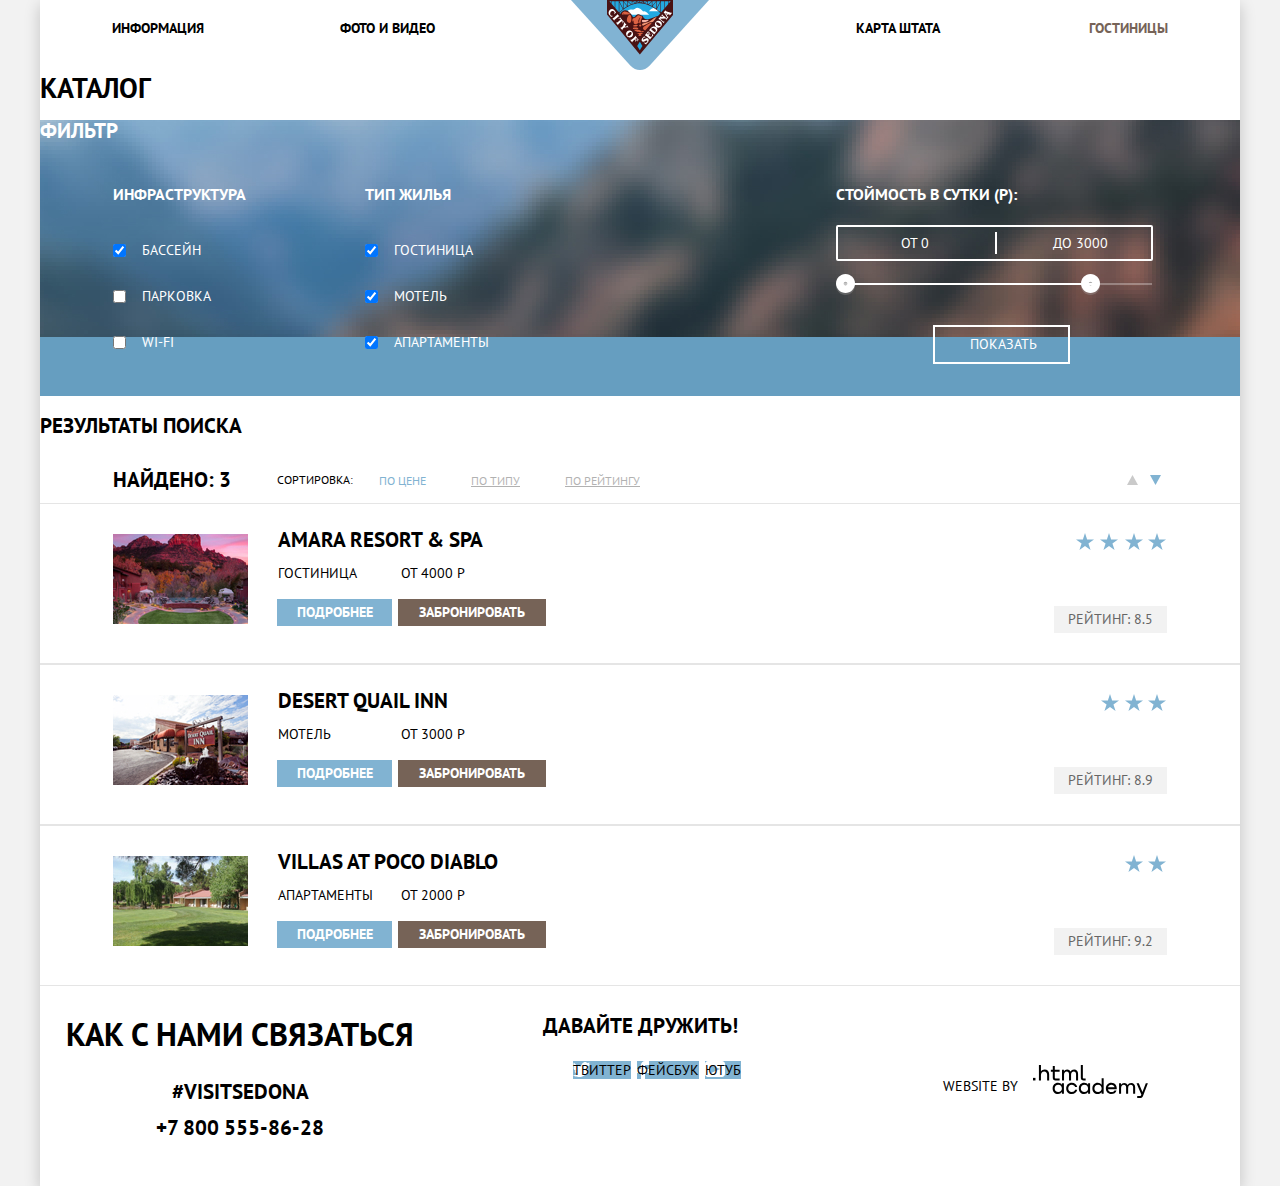
==== catalog.html @ 47fe86dc "Сетка" ====
<!DOCTYPE html>
<html class="page" lang="ru">
<head>
  <meta charset="utf-8">
  <title>HTML Academy: Седона</title>
  <link rel="icon" href="favicon.ico">
  <link rel="stylesheet" href="css/style.css">
</head>

<body class="page-body inner-page">
  <div class="container">
    <header class="main-header">
      <nav class="main-nav">
        <ul class="site-nav">
          <li><a href="">Информация</a></li>
          <li><a href="">Фото и видео</a></li>
          <li><a href="">Карта штата</a></li>
          <li class="here"><a href="catalog.html">Гостиницы</a></li>
        </ul>
        <a class="main-header-logo" href="index.html"><img src="img/logo.svg" width="138" height="70" alt="Sedona"></a>
      </nav>
    </header>

    <main  class="main-page">

      <h1>Каталог</h1>

      <section class="catalog-filter">
        <h2>Фильтр</h2>
        <form class="filter-form" method="get" action="https://echo.htmlacademy.ru">
          <fieldset class="filter">
            <legend>Инфраструктура</legend>
            <ul class="filter-list">
              <li class="filter-item">
                <input type="checkbox" name="pool" id="pool" checked>
                <label for="pool">Бассейн</label>
              </li>
              <li class="filter-item">
                <input type="checkbox" name="parking" id="parking">
                <label for="parking">Парковка</label>
              </li>
              <li class="filter-item">
                <input type="checkbox" name="wifi" id="wifi">
                <label for="wifi">WI-FI</label>
              </li>
            </ul>
          </fieldset>
          <fieldset class="filter">
            <legend>Тип жилья</legend>
            <ul class="filter-list">
              <li class="filter-item">
                <input type="checkbox" name="hotel" id="hotel" checked>
                <label for="hotel">Гостиница</label>
              </li>
              <li class="filter-item">
                <input type="checkbox" name="motel" id="motel" checked>
                <label for="motel">Мотель</label>
              </li>
              <li class="filter-item">
                <input type="checkbox" name="apartaments" id="apartaments" checked>
                <label for="apartaments">Апартаменты</label>
              </li>
            </ul>
          </fieldset>
          <fieldset class="cost">
            <legend>Стоймость в сутки (P):</legend>
            <div class="limit">
              <span class="limit-min">От 0</span>
              <span class="limit-max">До 3000</span>
            </div>
            <button class="button filter-button" type="submit">Показать</button>
          </fieldset>
        </form>
      </section>

      <section class="results">
        <h2>Результаты поиска</h2>
        <div class="sorting-wrapper">
          <h3>Сортировка:</h3>
          <p class="found">Найдено: 3</p>
          <ul class="sorting">
            <li><button class="button-sorting selected" type="button">По цене</button></li>
            <li><button class="button-sorting" type="button">По типу</button></li>
            <li><button class="button-sorting" type="button">По рейтингу</button></li>
          </ul>
          <ul class="sorting triangle">
            <li><button class="button-triangle increase" type="button"><img src="img/up.svg" width="11" height="10" alt="по возрастанию"></button></li>
            <li><button class="button-triangle decrease" type="button"><img src="img/down.svg" width="11" height="10" alt="по убыванию"></button></li>
          </ul>
        </div>
        <div class="search-result">
          <div class="building-img"><img src="img/hotel.jpg" width="135" height="90" alt="Гостиница на фоне гор"></div>
          <div class="building">
            <h4 class="result-name"><a class="result-name-link" href="">Amara Resort & Spa</a></h4>
            <div class="text-information">
              <span class="text">Гостиница</span>
              <span class="text">От 4000 р</span>
            </div>
            <div class="button-information">
              <a class="button popup-find-button more-button" href="">подробнее</a>
              <a class="button find-button reservation-button" href="">забронировать</a>
            </div>
          </div>
          <div class="rating">
              <p class="rating-stars"><img src="img/4star.svg" width="91" height="17" alt="четыре звезды"></p>
              <p class="rating-number">Рейтинг: 8.5</p>
          </div>
        </div>
        <div class="search-result">
          <div class="building-img"><img src="img/motel.jpg" width="135" height="90" alt="Мотель у дороги"></div>
          <div class="building">
            <h4 class="result-name"><a class="result-name-link" href="">Desert Quail Inn</a></h4>
            <div class="text-information">
              <span class="text">Мотель</span>
              <span class="text">От 3000 р</span>
            </div>
            <div class="button-information">
              <a class="button popup-find-button more-button" href="">подробнее</a>
              <a class="button find-button reservation-button" href="">забронировать</a>
            </div>
          </div>
          <div class="rating">
            <p class="rating-stars"><img src="img/3star.svg" width="66" height="17" alt="три звезды"></p>
            <p class="rating-number">Рейтинг: 8.9</p>
          </div>
        </div>
        <div class="search-result">
          <div class="building-img"><img src="img/apartaments.jpg" width="135" height="90" alt="Дом среди деревьев"></div>
          <div class="building">
            <h4 class="result-name"><a class="result-name-link" href="">Villas at Poco Diablo</a></h4>
            <div class="text-information">
              <span class="text">Апартаменты</span>
              <span class="text">От 2000 р</span>
            </div>
            <div class="button-information">
              <a class="button popup-find-button more-button" href="">подробнее</a>
              <a class="button find-button reservation-button" href="">забронировать</a>
            </div>
          </div>
          <div class="rating">
            <p class="rating-stars"><img src="img/2star.svg" width="42" height="17" alt="две звезды"></p>
            <p class="rating-number">Рейтинг: 9.2</p>
          </div>
        </div>
      </section>
    </main>

    <footer class="main-footer">
      <section class="footer-contacts">
        <h2>Как с нами связаться</h2>
        <a class="footer-tag" href="">#visitSEDONA</a>
        <a class="footer-phone" href="tel:+78005558628">+7 800 555-86-28</a>
      </section>

      <section class="footer-social">
        <h2>Давайте дружить!</h2>
        <ul>
          <li><a class="social-button twitter" href="">Твиттер</a></li>
          <li><a class="social-button facebook" href="">Фейсбук</a></li>
          <li><a class="social-button youtube" href="">Ютуб</a></li>
        </ul>
      </section>
      <p class="footer-copyright">
        <span class="copyright">Website by</span>
        <a class="footer-link" href="https://htmlacademy.ru"><img src="img/logoacademy.svg" width="115" height="33" alt="HTML Academy"></a>
      </p>
    </footer>
  </div>
</body>
</html>
---- css/style.css ----
@font-face {
  font-family: "PT Sans";
  font-weight: 400;
  font-style: normal;
  src: local("PTSans"),
       url("../fonts/PTSans.woff2") format("woff2"),
       url("../fonts/PTSans.woff") format("woff");
}

@font-face {
  font-family: "PT Sans";
  font-weight: 700;
  font-style: normal;
  src: local("PTSans"),
       url("../fonts/PTSans-Bold.woff2") format("woff2"),
       url("../fonts/PTSans-Bold.woff2") format("woff");
}

:root {
  --basic-black: #000000;
  --basic-white: #FFFFFF;
  --basic-blue-light: #81B3D2;
  --basic-blue: #669EC0;
  --basic-blue-dark: #5496BD;
  --basic-grey: #EEEEEE;
  --basic-grey-light: #F2F2F2;
  --basic-grey-dark: #EBEBEB;
  --basic-brown-light: #766357;
  --basic-brown: #604E43;
  --basic-brown-dark: #503E33;
}

body {
  min-width: 1200px;
  margin: 0;
  padding: 0;
  font-family: "PT Sans", Arial, sans-serif;
  font-size: 14px;
  line-height: 26px;
  font-weight: 400;
  color: var(--basic-black);
  text-transform: uppercase;
  background-color: var(--basic-grey-light);
  min-height: 100%;
}

a {
  text-decoration: none;
}

img {
  max-width: 100%;
  height: auto;
}

.page {
  height: 100%;
}

.button {
  font-family: inherit;
  font-size: 21px;
  line-height: inherit;
  font-weight: 700;
  color: var(--basic-white);
  text-transform: uppercase;
  border: none;
}

.button:active {
  color: rgba(255, 255, 255, 0.3);
}

.container {
  margin: 0 auto;
  background-color: var(--basic-white);
  box-shadow: 0px 5px 15px rgba(0, 1, 1, 0.2);
  width: 1200px;
  display: grid;
  grid-template-rows: min-content 1fr min-content;
  align-content: start;
}

.main-nav {
  position: relative;
  padding: 0 72px;
}

.main-header-logo {
  position: absolute;
  top: 0;
  left: 50%;
  transform: translateX(-50%);
  width: 138px;
}

.site-nav {
  list-style: none;
  font-weight: 700;
  display: flex;
  flex-direction: row;
  flex-wrap: wrap;
  padding: 0;
  margin: 0;
  width: 100%;
}

.site-nav li {
  padding: 15px 0;
  width: 228px;
}

.site-nav li:nth-child(4n + 2) {
  margin-right: auto;
}

.site-nav li:nth-child(4n + 3),
.site-nav li:nth-child(4n + 4) {
  text-align: right;
}

.site-nav a {
  color: var(--basic-black);
}

.here a {
  color: var(--basic-brown-light);
}

.site-nav a:hover {
  color: var(--basic-blue-light);
}

.site-nav a:active {
  color: var(--basic-black);
  opacity: 0.3;
}

.welcome {
  background-image: url("../img/shape.svg"), url("../img/background.jpg");
  background-position: bottom center, top center;
  background-color: var(--basic-blue);
  background-repeat: no-repeat;
  display: flex;
  flex-direction: column;
  min-height: 509px;
  align-items: center;
}

.benefits {
  align-content: center;
  display: flex;
  flex-direction: column;
}

.reason {
  min-height: 196px;
  display: flex;
  flex-direction: column;
  padding: 10px;
  margin: 0;
}

.reason h3 {
  font-size: 21px;
  font-weight: 700;
  width: 480px;
  align-self: center;
  text-align: center;
  margin: 0;
  margin-bottom: 6px;
  padding: 10px;
}

.reason-text {
  width: 530px;
  align-self: center;
  text-align: center;
  padding: 10px;
  margin-bottom: 31px;
}

.benefits-list {
  line-height: 21px;
  margin: 0;
  padding: 0;
  display: flex;
  flex-direction: row;
  flex-wrap: wrap;
  counter-reset: li;
}

.benefits-item {
  display: flex;
  flex-direction: row;
  flex-wrap: wrap;
  margin: 0;
  padding: 0;
}

.reverse {
  flex-direction: row-reverse;
}

.benefits-list h4 {
  font-size: 21px;
  font-weight: 700;
  display: flex;
  flex-direction: column;
  align-items: center;
  padding: 10px;
  margin: 0;
  text-align: center;
  margin-top: 38px;
  width: 155px;
  align-self: center;
}

.benefits-list h4::after {
  content: "—№"counter(li)"—";
  counter-increment: li;
  font-size: 14px;
  font-weight: 400;
  margin: 0;
  margin-top: 25px;
  padding: 0;
}

.benefits-description {
  background-color:var(--basic-blue-light);
  color: var(--basic-white);
  width: 380px;
  min-height: 236px;
  margin: 0;
  padding: 10px;
  display: flex;
  flex-direction: column;
}

.benefits-text, .benefits-reason p {
  align-self: center;
  margin: 0;
  margin-top: 3px;
  width: 310px;
  text-align: center;
  padding: 10px;
}

.benefit-image {
  width: 800px;
  height: 256px;
}

.features-list {
  line-height: 21px;
  list-style: none;
  display: grid;
  grid-template-columns: 73px 127px 200px 200px 200px 200px 127px 73px;
  margin: 0;
  padding: 0;
}

.features-list li {
  background-repeat: no-repeat;
  display: flex;
  flex-direction: column;
  align-items: center;
  margin: 0;
  min-height: 310px;
  padding: 10px;
}

.features-house {
  background-image: url("../img/house.svg");
  background-position: center 60px;
  grid-column: 1/4;

}

.features-food {
  background-image: url("../img/food.svg");
  background-position: center 61px;
  grid-column: 4/6;
}

.features-gift {
  background-image: url("../img/gift.svg");
  background-position: center 56px;
  grid-column: 6/-1;
}

.features-list h5 {
  font-size: 21px;
  font-weight: 700;
  width: 110px;
  margin: 0;
  margin-top: 140px;
  text-align: center;
  padding: 10px;
}

.features-text {
  width: 297px;
  text-align: center;
  padding: 10px;
  margin: 0;
  margin-top: 5px;
}

.benefits-reason {
  background-color:var(--basic-grey);
  margin: 0;
  padding: 10px;
  display: flex;
  flex-direction: column;
  width: 380px;
  min-height: 236px;
}

.benefits-reason p {
  width: 265px;
}

.find {
  line-height: 24px;
  text-align: center;
  background-color: var(--basic-white);
  display: flex;
  flex-direction: column;
  align-items: center;
  padding: 10px;
}

.find h2 {
  font-size: 30px;
  margin: 0;
  margin-top: 38px;
  padding: 10px;
}

.find p {
  width: 440px;
  text-align: center;
  margin: 0;
  margin-bottom: 22px;
  padding: 10px;
}

.search-block {
  display: flex;
  flex-direction: column;
  justify-content: flex-end;
  align-items: center;
  min-height: 50px;
}

.find-button {
  background-color: var(--basic-brown-light);
  text-align: center;
  width: 568px;
  display: inline-block;
  vertical-align: top;
  box-sizing: border-box;
  padding: 30px;
}

.find-button:hover {
  background-color: var(--basic-brown);
}

.find-button:active {
  background-color: var(--basic-brown-dark);
}

.popup-form-wrapper {
  position: relative;
  z-index: 2;
  text-align: center;
  font-weight: 700;
  background-color: var(--basic-white);
  margin: 0 auto;
  width: 568px;
  padding: 55px;
  max-width: 100%;
  min-height: 395px;
  box-sizing: border-box;
}

.popup-item {
  position: relative;
  display: flex;
  align-items: center;
  margin: 0 0 30px;
}

.popup-item-label {
  flex: none;
  box-sizing: border-box;
  width: 112px;
  text-align: left;
}

.popup-item-label.childrens {
  margin-right: 5px;
  padding-right: 20px;
  text-align: right;
}

.field {
  background-color: var(--basic-grey-light);
  font-family: inherit;
  font-size: inherit;
  line-height: inherit;
  font-weight: 700;
  text-transform: uppercase;
  border: 2px solid var(--basic-grey-light);
  display: block;
  flex-grow: 1;
  padding: 0 38px 0 13px;
  margin: 0;
  max-width: 100%;
  height: 34px;
}

.field:hover {
  background-color: var(--basic-grey-dark);
  border: 2px solid var(--basic-grey-dark);
  outline-offset: 0;
}

.field:focus {
  outline: none;
  background-color: var(--basic-white);
  border: 2px solid #E5E5E5;
  outline-offset: 0;
}

.button-popup {
  border: none;
  position: absolute;
  top: 0;
  display: flex;
  flex-direction: column;
  justify-content: center;
  align-items: center;
  padding: 0;
  width: 38px;
  height: 38px;
  background-color: transparent;
  z-index: 1;
}

.calendar,
.plus {
  right: 0;
}

.minus {
  left: 0;
}

.quantity {
  position: relative;
  flex: none;
  width: 114px;
}

.quantity .field {
  padding-left: 34px;
  text-align: center;
  width: 38px;
}

.popup-find-button {
  background-color: var(--basic-blue-light);
  width: 100%;
  box-sizing: border-box;
  padding: 16px 30px;
  margin-top: 24px;
}

.popup-find-button:hover {
  background-color: var(--basic-blue);
}

.popup-find-button:active {
  background-color: var(--basic-blue-dark);
}

.map {
  height: 594px;
}

.main-footer {
  background: rgba(255, 255, 255, 0.9);
  display: flex;
}

.main-footer a {
  color: var(--basic-black);
  font: inherit;
}

.footer-contacts {
  font-size: 21px;
  font-weight: 700;
  width: 380px;
  padding: 10px;
  display: flex;
  flex-direction: column;
  justify-content: center;
  align-items: center;
}

.footer-tag {
  padding: 5px;
  margin: 0;
}

.footer-phone {
  padding: 5px;
  margin: 0;
  margin-bottom: 30px;
}

.twitter {
  background-image: url("../img/social/twitter.svg");
}

.facebook {
  background-image: url("../img/social/fb.svg");
}

.youtube {
  background-image: url("../img/social/youtube.svg");
}

.footer-social {
  text-align: center;
  width: 380px;
  padding: 10px;
}

.footer-social ul {
  list-style: none;
  display: flex;
  flex-direction: row;
  flex-wrap: wrap;
  justify-content: center;
  align-items: center;
}

.social-button {
  background-color: var(--basic-blue-light);
  background-repeat: no-repeat;
  margin: 0;
  margin-right: 6px;
}

.social-button:hover {
  background-color: var(--basic-blue);
}

.social-button:active {
  background-color: var(--basic-blue-dark);
}

.footer-copyright {
  width: 380px;
  padding: 10px;
  display: flex;
  justify-content: center;
  align-items: center;
}

.copyright {
  padding: 10px;
  margin:0;
  margin-right: 5px;
}

.catalog-filter {
 font: inherit;
 font-size: inherit;
 line-height: 21px;
 font-weight: inherit;
 text-transform: uppercase;
 color: var(--basic-white);
 background-image: url("../img/backfilter.jpg");
 background-position: top center;
 background-color: var(--basic-blue);
 background-repeat: no-repeat;
 min-height: 217px;
 width: 100%
}

.filter-form {
  display: flex;
}

.filter {
  border:none;
  display: flex;
  flex-direction: column;
  padding: 10px;
  margin: 16px 36px 0px 63px;
}

.filter legend {
  font-size: 16px;
  font-weight: 700;
  padding: 10px 0px;
}

.filter-list {
  list-style: none;
  display: flex;
  flex-direction: column;
  padding: 0;
  margin: 0;
}

.filter-item {
  display: flex;
  padding: 10px 0px;
  margin-top: 5px;
}

.filter-item label {
  margin-left: 16px;
  margin-right: 0;
}

.filter-item input {
  margin: 0;
}

.cost {
  border:none;
  display: flex;
  flex-direction: column;
  min-width: 310px;
  padding: 10px;
  margin: 16px 63px 22px 291px;
}

.cost legend {
  font-size: 16px;
  font-weight: 700;
  padding: 10px 0px;
}

.limit {
  background-image: url(../img/box.svg), url(../img/line.svg), url(../img/oval.svg), url(../img/oval.svg);
  background-repeat: no-repeat;
  background-position: top left, bottom 20px left, bottom 10px left, bottom 10px left 245px;
  height: 70px;
  width: 320px;
  padding: 5px;
  margin: 0;
}

.limit span {
  position: relative;
  top: 3px;
  padding: 3px 10px;
}

.limit-min {
  left: 50px;
}

.limit-max {
  left: 150px;
}


.filter-button {
  font-size: 14px;
  font-weight: 400;
  border: 2px solid var(--basic-white);
  box-sizing: border-box;
  background-color: transparent;
  padding: 7px 35px;
  text-align: center;
  width: 137px;
  margin-top: 20px;
  align-self: center;
}

.filter-button:hover {
  color: var(--basic-black);
  background-color: var(--basic-white);
}

.sorting-wrapper {
  display: flex;
  flex-wrap: wrap;
  align-items: center;
  width: 100%;
}

.results h3 {
  font: inherit;
  font-size: 12px;
  line-height: 18px;
  font-weight: inherit;
  text-transform: uppercase;
  margin: 0;
  margin-left: 26px;
  padding-right: 20px;
  padding: 10px;
  order: 1;
}

.found {
  font-size: 21px;
  font-weight: 700;
  order: 0;
  padding: 10px;
  margin: 0;
  margin-left: 63px;
}

.sorting {
  list-style: none;
  order: 2;
  padding: 0;
  margin: 0;
  display: flex;
  flex-wrap: wrap;
  align-items: center;
  flex-grow: 1;
}

.triangle {
  margin-right: 73px;
  width: 40px;
  justify-content: flex-end;
}

.sorting li {
  padding: 10px;
  margin: 0;
  margin-right: 13px;
}

.triangle li {
  padding: 0;
  margin: 0;
}

.button-sorting {
  font: inherit;
  font-size: 12px;
  line-height: 18px;
  font-weight: inherit;
  text-transform: uppercase;
  color: var(--basic-black);
  opacity: 0.3;
  text-decoration: underline;
  border: none;
  background-color: transparent;
}

.selected {
  color: var(--basic-blue-light);
  text-decoration: none;
  opacity: 1;
}

.button-sorting:hover {
  color: var(--basic-blue-light);
  opacity: 1;
  text-decoration: underline;
}

.button-sorting:active {
  color: var(--basic-black);
  text-decoration: none;
  opacity: 1;
}

.button-triangle {
  border: none;
  background-color: transparent;
}

.search-result {
  display: flex;
  border-top: 1px solid #E5E5E5;
  border-bottom: 1px solid #E5E5E5;
  min-height: 150px;
  width: 100%;
}

.building-img {
  margin: 30px 10px 30px 73px;
}

.building {
  padding: 10px;
  margin: 0;
  flex-grow: 1;
  display: flex;
  flex-direction: column;
}

.text-information {
  padding: 0;
  margin: 0;
  display: flex;
}

.button-information {
  padding: 0;
  margin: 0;
  display: flex;
}

.rating {
  padding: 10px;
  margin: 0;
  margin-right: 63px;
  display: flex;
  flex-direction: column;
}

.text {
  font-size: 14px;
  line-height: 21px;
  padding: 5px 10px;
  margin-right: 3px;
  margin-bottom: 10px;
  min-width: 100px;
  text-align: left;
}

.result-name {
  font: inherit;
  font-size: 21px;
  line-height: inherit;
  font-weight: 700;
  text-transform: uppercase;
  padding: 5px 10px;
  margin: 0;
  margin-top: 8px;
}

.result-name-link {
  color: var(--basic-black);
}

.result-name-link:hover {
  color: var(--basic-blue-light);
}

.result-name-link:active {
  color: var(--basic-black);
  opacity: 0.3;
}

.more-button,
.reservation-button {
  display: block;
  font-size: 14px;
  line-height: 21px;
  text-align: center;
  padding: 3px 16px;
  margin: 0;
}

.more-button {
  width: 115px;
  margin-right: 6px;
  margin-left: 9px;
}

.reservation-button {
  width: 148px;
}

.rating-number {
  font-size: 14px;
  line-height: 21px;
  color:  #666666;
  background-color: var(  --basic-grey-light);
  padding: 3px 14px;
  margin: 48px 0px 20px;
}

.rating-stars {
  margin: 0;
  margin-top: 18px;
  padding: 0;
  text-align: right;
}
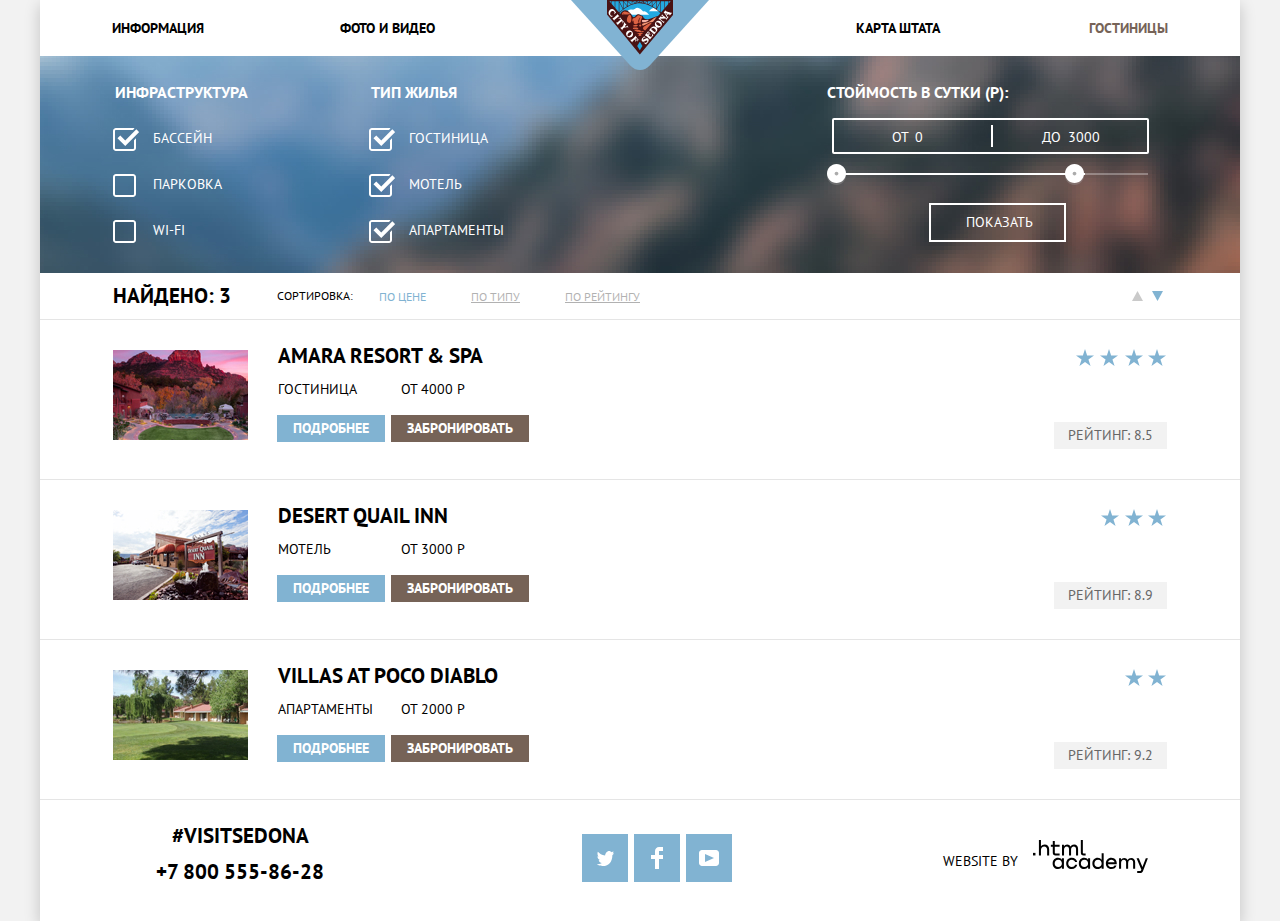
==== commit 526ced2f: "Декоративные элементы на внутренней странице" ====
--- a/catalog.html
+++ b/catalog.html
@@ -23,24 +23,24 @@
 
     <main  class="main-page">
 
-      <h1>Каталог</h1>
+      <h1 class="visually-hidden">Каталог</h1>
 
       <section class="catalog-filter">
-        <h2>Фильтр</h2>
+        <h2 class="visually-hidden">Фильтр</h2>
         <form class="filter-form" method="get" action="https://echo.htmlacademy.ru">
           <fieldset class="filter">
             <legend>Инфраструктура</legend>
             <ul class="filter-list">
               <li class="filter-item">
-                <input type="checkbox" name="pool" id="pool" checked>
+                <input class="visually-hidden" type="checkbox" name="pool" id="pool" checked>
                 <label for="pool">Бассейн</label>
               </li>
               <li class="filter-item">
-                <input type="checkbox" name="parking" id="parking">
+                <input class="visually-hidden" type="checkbox" name="parking" id="parking">
                 <label for="parking">Парковка</label>
               </li>
               <li class="filter-item">
-                <input type="checkbox" name="wifi" id="wifi">
+                <input class="visually-hidden" type="checkbox" name="wifi" id="wifi">
                 <label for="wifi">WI-FI</label>
               </li>
             </ul>
@@ -49,24 +49,35 @@
             <legend>Тип жилья</legend>
             <ul class="filter-list">
               <li class="filter-item">
-                <input type="checkbox" name="hotel" id="hotel" checked>
+                <input class="visually-hidden" type="checkbox" name="hotel" id="hotel" checked>
                 <label for="hotel">Гостиница</label>
               </li>
               <li class="filter-item">
-                <input type="checkbox" name="motel" id="motel" checked>
+                <input class="visually-hidden" type="checkbox" name="motel" id="motel" checked>
                 <label for="motel">Мотель</label>
               </li>
               <li class="filter-item">
-                <input type="checkbox" name="apartaments" id="apartaments" checked>
+                <input class="visually-hidden" type="checkbox" name="apartaments" id="apartaments" checked>
                 <label for="apartaments">Апартаменты</label>
               </li>
             </ul>
           </fieldset>
           <fieldset class="cost">
             <legend>Стоймость в сутки (P):</legend>
-            <div class="limit">
-              <span class="limit-min">От 0</span>
-              <span class="limit-max">До 3000</span>
+            <div class="range">
+              <div class="scale">
+                <div class="scale-line" style="width: 80%; margin-left: 0%"></div>
+              </div>
+              <div class="toggle toggle-min" tabindex="0" style="left: 0%"></div>
+              <div class="toggle toggle-max" tabindex="0" style="left: 70%"></div>
+              <div class="limit">
+                <label class="limit-min">
+                  от <input type="number" name="min-price" value="0">
+                </label>
+                <label class="limit-max">
+                  до <input type="number" name="max-price" value="3000">
+                </label>
+              </div>
             </div>
             <button class="button filter-button" type="submit">Показать</button>
           </fieldset>
@@ -74,7 +85,7 @@
       </section>
 
       <section class="results">
-        <h2>Результаты поиска</h2>
+        <h2 class="visually-hidden">Результаты поиска</h2>
         <div class="sorting-wrapper">
           <h3>Сортировка:</h3>
           <p class="found">Найдено: 3</p>
@@ -84,8 +95,20 @@
             <li><button class="button-sorting" type="button">По рейтингу</button></li>
           </ul>
           <ul class="sorting triangle">
-            <li><button class="button-triangle increase" type="button"><img src="img/up.svg" width="11" height="10" alt="по возрастанию"></button></li>
-            <li><button class="button-triangle decrease" type="button"><img src="img/down.svg" width="11" height="10" alt="по убыванию"></button></li>
+            <li>
+              <button class="button-triangle increase" type="button">
+                <svg width="11" height="10" viewBox="0 0 11 10" fill="none" xmlns="http://www.w3.org/2000/svg">
+                  <path d="M5.5 0L0 10H11L5.5 0Z" fill="#CACACA"/>
+                </svg>
+              </button>
+            </li>
+            <li>
+              <button class="button-triangle decrease" type="button">
+                <svg width="11" height="10" viewBox="0 0 11 10" fill="none" xmlns="http://www.w3.org/2000/svg">
+                  <path d="M5.5 10L0 0H11" fill="#81B3D2"/>
+                </svg>
+              </button>
+            </li>
           </ul>
         </div>
         <div class="search-result">
@@ -147,22 +170,65 @@
 
     <footer class="main-footer">
       <section class="footer-contacts">
-        <h2>Как с нами связаться</h2>
+        <h2 class="visually-hidden">Как с нами связаться</h2>
         <a class="footer-tag" href="">#visitSEDONA</a>
         <a class="footer-phone" href="tel:+78005558628">+7 800 555-86-28</a>
       </section>
 
       <section class="footer-social">
-        <h2>Давайте дружить!</h2>
+        <h2 class="visually-hidden">Давайте дружить!</h2>
         <ul>
-          <li><a class="social-button twitter" href="">Твиттер</a></li>
-          <li><a class="social-button facebook" href="">Фейсбук</a></li>
-          <li><a class="social-button youtube" href="">Ютуб</a></li>
+          <li>
+            <a class="social-button twitter" href="">
+              <span class="visually-hidden">Твиттер</span>
+              <svg width="17" height="17" viewBox="0 0 17 17" fill="none" xmlns="http://www.w3.org/2000/svg">
+                <path d="M10.95 1.14409C12.635 0.648089 13.934 1.41409 14.527 2.32309C15.2 2.09209 15.858 1.84209 16.538 1.61509C16.5249 2.30145 16.2117 2.94761 15.681 3.38309C16.366 3.55309 16.985 2.89209 16.985 2.89209C16.816 3.89209 15.979 4.68009 15.422 4.91609C15.191 11.6661 12.247 16.1331 5.34498 15.9981H4.89898C4.48898 15.9981 0.734977 15.5381 0.000976562 14.1111C2.27198 14.3071 3.89398 13.6891 4.69398 12.9341C3.73398 12.6341 2.01498 12.4571 1.71498 9.98409C2.06398 10.0901 2.27898 10.2121 2.90498 10.1031C1.70498 9.24709 0.373977 8.53009 0.447977 6.33009C0.732977 6.65809 1.51498 6.86609 1.78798 6.80209C1.08498 6.56109 -0.182023 3.44209 0.893977 1.85009C2.71198 3.70409 4.62898 5.45609 8.04598 5.62309C8.25398 3.33009 9.18298 1.79309 10.95 1.14409Z" fill="white"/>
+              </svg>
+            </a>
+          </li>
+          <li>
+            <a class="social-button facebook" href="">
+              <span class="visually-hidden">Фейсбук</span>
+              <svg width="12" height="22" viewBox="0 0 12 22" fill="none" xmlns="http://www.w3.org/2000/svg">
+                <path d="M12 4V0H8C5.79086 0 4 1.79086 4 4V8H0V12H4V22H8V12H12V8H8V4H12Z" fill="white"/>
+              </svg>
+            </a>
+          </li>
+          <li>
+            <a class="social-button youtube" href="">
+              <span class="visually-hidden">Ютуб</span>
+              <svg width="20" height="16" viewBox="0 0 20 16" fill="none" xmlns="http://www.w3.org/2000/svg">
+                <path fill-rule="evenodd" clip-rule="evenodd" d="M3 0H17C18.65 0 20 1.35 20 3V13C20 14.65 18.65 16 17 16H3C1.35 16 0 14.65 0 13V3C0 1.35 1.35 0 3 0ZM6.027 4.002V11.998L15.014 8L6.027 4.002Z" fill="white"/>
+              </svg>
+            </a>
+          </li>
         </ul>
       </section>
       <p class="footer-copyright">
         <span class="copyright">Website by</span>
-        <a class="footer-link" href="https://htmlacademy.ru"><img src="img/logoacademy.svg" width="115" height="33" alt="HTML Academy"></a>
+        <a class="footer-link" href="https://htmlacademy.ru">
+          <svg width="115" height="34" viewBox="0 0 115 34" fill="none" xmlns="http://www.w3.org/2000/svg">
+            <g clip-path="url(#clip0)">
+            <path d="M0 12.8806V15.4567H2.45789V12.8806H0Z" fill="black"/>
+            <path d="M11.6466 4.52965C10.0863 4.52965 8.82534 5.23807 8.03454 6.26851H7.94905V0H5.91864V15.4566H7.94905V10.1541C7.94905 8.02886 9.27418 6.50466 11.2191 6.50466C13.0572 6.50466 14.1258 7.87858 14.1258 9.72478V15.4566H16.1563V9.35984C16.1563 6.41878 14.3396 4.52965 11.6466 4.52965Z" fill="black"/>
+            <path d="M26.6171 4.8303H21.8082V1.07349H19.7778V4.8303H17.8542V6.80531H19.7778V12.7947C19.7778 14.5121 20.7396 15.4567 22.4708 15.4567H26.6171V13.4602H22.8769C22.193 13.4602 21.8082 13.0738 21.8082 12.4083V6.80531H26.6171V4.8303Z" fill="black"/>
+            <path d="M41.1215 4.55103C39.497 4.55103 38.2576 5.34532 37.5736 6.61191H37.5095C36.8897 5.3668 35.7356 4.55103 34.154 4.55103C32.7434 4.55103 31.6746 5.30238 31.0336 6.35431H30.948V4.83011H29.0031V15.4565H31.0336V10.0038C31.0336 8.00729 32.0806 6.54752 33.6624 6.50458C35.1584 6.46164 36.0347 7.53502 36.0347 9.14507V15.4565H38.0652V9.83203C38.0652 7.44915 39.4758 6.50458 40.6941 6.50458C42.1688 6.50458 43.0452 7.53502 43.0452 9.14507V15.4565H45.0754V8.9304C45.0754 6.35431 43.6221 4.55103 41.1215 4.55103Z" fill="black"/>
+            <path d="M47.8271 12.7088C47.8271 14.4476 48.8103 15.4566 50.6269 15.4566H52.6359V13.4816H50.9261C50.2422 13.4816 49.8574 13.0952 49.8574 12.4297V0H47.8271V12.7088Z" fill="black"/>
+            <path d="M28.9048 19.7063H28.8192C28.027 18.6392 26.7425 17.8923 25.0295 17.8709C21.882 17.8282 19.6338 20.1544 19.6338 23.441C19.6338 26.749 21.9248 29.0752 25.008 29.0326C26.7637 29.0111 28.027 28.2215 28.8192 27.0903H28.9048V28.7336H30.9177V18.1697H28.9048V19.7063ZM25.3077 27.0691C23.081 27.0691 21.6679 25.4471 21.6679 23.441C21.6679 21.435 23.081 19.813 25.3077 19.813C27.4703 19.813 28.8836 21.435 28.8836 23.441C28.8836 25.4259 27.4703 27.0691 25.3077 27.0691Z" fill="black"/>
+            <path d="M44.2095 22.0111C43.717 19.6208 41.5973 17.8708 38.8139 17.8708C35.4524 17.8708 33.2042 20.3251 33.2042 23.4409C33.2042 26.5567 35.4524 29.0325 38.8139 29.0325C41.5973 29.0325 43.717 27.2397 44.2095 24.8281H42.0898C41.6617 26.1727 40.3984 27.0903 38.8354 27.0903C36.6513 27.0903 35.2381 25.447 35.2381 23.4409C35.2381 21.4349 36.6513 19.8129 38.8354 19.8129C40.4625 19.8129 41.6617 20.7733 42.0898 22.0111H44.2095Z" fill="black"/>
+            <path d="M55.0836 19.7063H54.998C54.2058 18.6392 52.921 17.8923 51.2081 17.8709C48.0607 17.8282 45.8125 20.1544 45.8125 23.441C45.8125 26.749 48.1036 29.0752 51.1866 29.0326C52.9425 29.0111 54.2058 28.2215 54.998 27.0903H55.0836V28.7336H57.0962V18.1697H55.0836V19.7063ZM51.4866 27.0691C49.2596 27.0691 47.8466 25.4471 47.8466 23.441C47.8466 21.435 49.2596 19.813 51.4866 19.813C53.6491 19.813 55.0622 21.435 55.0622 23.441C55.0622 25.4259 53.6491 27.0691 51.4866 27.0691Z" fill="black"/>
+            <path d="M68.6538 19.813H68.5682C67.776 18.6819 66.4483 17.8923 64.7568 17.871C61.6738 17.8283 59.3827 20.1545 59.3827 23.4624C59.3827 26.749 61.6309 29.0753 64.7783 29.0326C66.4483 29.0111 67.776 28.2642 68.5468 27.1972H68.6538V28.7336H70.6665V13.3679H68.6538V19.813ZM65.0568 27.0904C62.8298 27.0904 61.4168 25.4685 61.4168 23.4624C61.4168 21.4563 62.8298 19.8343 65.0568 19.8343C67.2193 19.8343 68.6324 21.4776 68.6324 23.4624C68.6324 25.4685 67.2193 27.0904 65.0568 27.0904Z" fill="black"/>
+            <path d="M78.3297 17.8708C75.0752 17.8708 72.8483 20.3678 72.8483 23.4623C72.8483 26.4714 74.9467 29.0325 78.3724 29.0325C80.8561 29.0325 82.8475 27.6879 83.5541 25.447H81.4342C80.9634 26.4502 79.8286 27.0903 78.4582 27.0903C76.5312 27.0903 75.1608 25.8098 75.0108 24.1666H83.7682C84.0464 20.6452 81.8412 17.8708 78.3297 17.8708ZM78.2868 19.8129C79.9783 19.8129 81.2416 20.8586 81.5627 22.3739H75.0538C75.3534 20.88 76.6168 19.8129 78.2868 19.8129Z" fill="black"/>
+            <path d="M98.1985 17.8921C96.5713 17.8921 95.3295 18.6817 94.6443 19.9409H94.5799C93.9591 18.703 92.8029 17.8921 91.2184 17.8921C89.8054 17.8921 88.7347 18.639 88.0924 19.6848H88.0068V18.1695H86.0583V28.7334H88.0924V23.3128C88.0924 21.328 89.1417 19.8768 90.7261 19.8341C92.2247 19.7915 93.1028 20.8585 93.1028 22.4591V28.7334H95.1368V23.1421C95.1368 20.7732 96.5499 19.8341 97.7703 19.8341C99.2477 19.8341 100.125 20.8585 100.125 22.4591V28.7334H102.16V22.2457C102.16 19.6848 100.704 17.8921 98.1985 17.8921Z" fill="black"/>
+            <path d="M109.441 27.0477L105.801 18.1697H103.553L108.392 29.7368L108.371 29.7794C108.028 30.6544 107.643 30.9745 106.701 30.9745H104.196V33.0019H106.701C108.542 33.0019 109.527 32.1696 110.212 30.3769L114.88 18.1697H112.803L109.441 27.0477Z" fill="black"/>
+            </g>
+            <defs>
+            <clipPath id="clip0">
+            <rect width="115" height="33.0294" fill="white"/>
+            </clipPath>
+            </defs>
+          </svg>
+        </a>
       </p>
     </footer>
   </div>
--- a/css/style.css
+++ b/css/style.css
@@ -25,6 +25,9 @@
   --basic-grey: #EEEEEE;
   --basic-grey-light: #F2F2F2;
   --basic-grey-dark: #EBEBEB;
+  --basic-grey-link: #BDBBBC;
+  --basic-grey-line: #E5E5E5;
+  --basic-grey-text: #666666;
   --basic-brown-light: #766357;
   --basic-brown: #604E43;
   --basic-brown-dark: #503E33;
@@ -57,6 +60,19 @@
   height: 100%;
 }
 
+.visually-hidden {
+  position: absolute;
+  width: 1px;
+  height: 1px;
+  margin: -1px;
+  border: 0;
+  padding: 0;
+  white-space: nowrap;
+  clip-path: inset(100%);
+  clip: rect(0 0 0 0);
+  overflow: hidden;
+}
+
 .button {
   font-family: inherit;
   font-size: 21px;
@@ -74,7 +90,7 @@
 .container {
   margin: 0 auto;
   background-color: var(--basic-white);
-  box-shadow: 0px 5px 15px rgba(0, 1, 1, 0.2);
+  box-shadow: 0 5px 15px rgba(0, 1, 1, 0.2);
   width: 1200px;
   display: grid;
   grid-template-rows: min-content 1fr min-content;
@@ -145,6 +161,7 @@
   flex-direction: column;
   min-height: 509px;
   align-items: center;
+  justify-content: center;
 }
 
 .benefits {
@@ -159,25 +176,23 @@
   flex-direction: column;
   padding: 10px;
   margin: 0;
+  align-items: center;
 }
 
 .reason h3 {
   font-size: 21px;
   font-weight: 700;
   width: 480px;
-  align-self: center;
-  text-align: center;
-  margin: 0;
-  margin-bottom: 6px;
+  text-align: center;
+  margin: 21px 0;
   padding: 10px;
 }
 
 .reason-text {
   width: 530px;
-  align-self: center;
-  text-align: center;
-  padding: 10px;
-  margin-bottom: 31px;
+  text-align: center;
+  padding: 10px;
+  margin: 0;
 }
 
 .benefits-list {
@@ -248,14 +263,18 @@
 
 .benefit-image {
   width: 800px;
-  height: 256px;
+  min-height: 256px;
+}
+
+.benefit-image img {
+  display: block;
 }
 
 .features-list {
   line-height: 21px;
   list-style: none;
   display: grid;
-  grid-template-columns: 73px 127px 200px 200px 200px 200px 127px 73px;
+  grid-template-columns: repeat(3, 400px);
   margin: 0;
   padding: 0;
 }
@@ -273,20 +292,16 @@
 .features-house {
   background-image: url("../img/house.svg");
   background-position: center 60px;
-  grid-column: 1/4;
-
 }
 
 .features-food {
   background-image: url("../img/food.svg");
   background-position: center 61px;
-  grid-column: 4/6;
 }
 
 .features-gift {
   background-image: url("../img/gift.svg");
   background-position: center 56px;
-  grid-column: 6/-1;
 }
 
 .features-list h5 {
@@ -341,12 +356,12 @@
 .find p {
   width: 440px;
   text-align: center;
-  margin: 0;
-  margin-bottom: 22px;
+  margin: 10px 0 22px;
   padding: 10px;
 }
 
 .search-block {
+  position: relative;
   display: flex;
   flex-direction: column;
   justify-content: flex-end;
@@ -373,7 +388,8 @@
 }
 
 .popup-form-wrapper {
-  position: relative;
+  position: absolute;
+  top: 100%;
   z-index: 2;
   text-align: center;
   font-weight: 700;
@@ -431,7 +447,7 @@
 .field:focus {
   outline: none;
   background-color: var(--basic-white);
-  border: 2px solid #E5E5E5;
+  border: 2px solid var(--basic-grey-line);
   outline-offset: 0;
 }
 
@@ -448,6 +464,18 @@
   height: 38px;
   background-color: transparent;
   z-index: 1;
+}
+
+.button-triangle:hover path,
+.button-popup:hover rect,
+.button-popup:hover path {
+  fill: var(--basic-black);
+}
+
+.button-triangle:active path,
+.button-popup:active rect,
+.button-popup:active path {
+  fill: var(--basic-blue-light);
 }
 
 .calendar,
@@ -491,9 +519,14 @@
   height: 594px;
 }
 
+.map img {
+  width: 100%;
+}
+
 .main-footer {
   background: rgba(255, 255, 255, 0.9);
   display: flex;
+  align-items: center;
 }
 
 .main-footer a {
@@ -510,6 +543,7 @@
   flex-direction: column;
   justify-content: center;
   align-items: center;
+  margin: 8px 0 21px;
 }
 
 .footer-tag {
@@ -520,19 +554,6 @@
 .footer-phone {
   padding: 5px;
   margin: 0;
-  margin-bottom: 30px;
-}
-
-.twitter {
-  background-image: url("../img/social/twitter.svg");
-}
-
-.facebook {
-  background-image: url("../img/social/fb.svg");
-}
-
-.youtube {
-  background-image: url("../img/social/youtube.svg");
 }
 
 .footer-social {
@@ -551,10 +572,13 @@
 }
 
 .social-button {
+  display: flex;
+  align-items: center;
+  justify-content: center;
   background-color: var(--basic-blue-light);
-  background-repeat: no-repeat;
-  margin: 0;
-  margin-right: 6px;
+  width: 46px;
+  height: 48px;
+  margin: 0 6px 5px 0;
 }
 
 .social-button:hover {
@@ -565,33 +589,47 @@
   background-color: var(--basic-blue-dark);
 }
 
+.social-button:active path {
+  opacity: 0.3;
+}
+
 .footer-copyright {
   width: 380px;
   padding: 10px;
   display: flex;
   justify-content: center;
   align-items: center;
+  margin: 0;
 }
 
 .copyright {
   padding: 10px;
-  margin:0;
+  margin: 0;
   margin-right: 5px;
 }
 
+.footer-link:hover path {
+  fill: var(--basic-blue-light);
+}
+
+.footer-link:active path {
+  fill: var(--basic-grey-link);
+}
+
 .catalog-filter {
- font: inherit;
- font-size: inherit;
- line-height: 21px;
- font-weight: inherit;
- text-transform: uppercase;
- color: var(--basic-white);
- background-image: url("../img/backfilter.jpg");
- background-position: top center;
- background-color: var(--basic-blue);
- background-repeat: no-repeat;
- min-height: 217px;
- width: 100%
+  font: inherit;
+  font-size: inherit;
+  line-height: 21px;
+  font-weight: inherit;
+  text-transform: uppercase;
+  color: var(--basic-white);
+  background-image: url("../img/backfilter.jpg");
+  background-position: top center;
+  background-color: var(--basic-blue);
+  background-repeat: no-repeat;
+  background-size: cover;
+  min-height: 217px;
+  width: 100%
 }
 
 .filter-form {
@@ -599,40 +637,80 @@
 }
 
 .filter {
-  border:none;
-  display: flex;
-  flex-direction: column;
-  padding: 10px;
-  margin: 16px 36px 0px 63px;
+  border: none;
+  padding: 10px;
+  margin: 16px 36px 10px 63px;
 }
 
 .filter legend {
   font-size: 16px;
   font-weight: 700;
-  padding: 10px 0px;
+  padding-top: 10px;
 }
 
 .filter-list {
   list-style: none;
-  display: flex;
-  flex-direction: column;
   padding: 0;
   margin: 0;
 }
 
 .filter-item {
-  display: flex;
-  padding: 10px 0px;
+  padding: 10px 0;
   margin-top: 5px;
 }
 
 .filter-item label {
-  margin-left: 16px;
-  margin-right: 0;
-}
-
-.filter-item input {
-  margin: 0;
+  position: relative;
+  display: block;
+  margin-left: 40px;
+}
+
+.filter-item input + label::before {
+  content: "";
+  position: absolute;
+  left: -40px;
+  top: 0;
+  width: 23px;
+  height: 23px;
+  background-image: url(../img/off.svg);
+  background-repeat: no-repeat;
+  background-position: 0 0;
+}
+
+.filter-item input:checked + label::before {
+  content: "";
+  position: absolute;
+  left: -40px;
+  top: 0;
+  width: 26px;
+  height: 23px;
+  background-image: url(../img/on.svg);
+  background-repeat: no-repeat;
+  background-position: 0 0;
+}
+
+.filter-item input:disabled + label::before  {
+  content: "";
+  position: absolute;
+  left: -40px;
+  top: 0;
+  width: 23px;
+  height: 23px;
+  background-image: url(../img/disabledoff.svg);
+  background-repeat: no-repeat;
+  background-position: 0 0;
+}
+
+.filter-item input:checked:disabled + label::before {
+  content: "";
+  position: absolute;
+  left: -40px;
+  top: 0;
+  width: 26px;
+  height: 23px;
+  background-image: url(../img/disabledon.svg);
+  background-repeat: no-repeat;
+  background-position: 0 0;
 }
 
 .cost {
@@ -641,27 +719,63 @@
   flex-direction: column;
   min-width: 310px;
   padding: 10px;
-  margin: 16px 63px 22px 291px;
+  margin: 16px 63px 10px auto;
 }
 
 .cost legend {
   font-size: 16px;
   font-weight: 700;
-  padding: 10px 0px;
+  padding: 10px 0 0;
+}
+
+.range {
+  min-height: 70px;
+  padding: 5px;
+  margin: 0;
+  position: relative;
+}
+
+.scale {
+  height: 2px;
+  background: rgba(255, 255, 255, 0.3);
+  position: absolute;
+  top: 60px;
+  left: 5px;
+  width: 316px;
+}
+
+.scale-line {
+  height: 2px;
+  background: var(--basic-white);
+}
+
+.toggle {
+  background-image: url(../img/oval.svg);
+  background-repeat: no-repeat;
+  position: absolute;
+  top: 51px;
+  left: 5px;
+  width: 19px;
+  height: 21px;
+}
+
+.toggle:hover {
+  transform: scale(1.2);
 }
 
 .limit {
-  background-image: url(../img/box.svg), url(../img/line.svg), url(../img/oval.svg), url(../img/oval.svg);
+  background-image: url(../img/box.svg);
   background-repeat: no-repeat;
-  background-position: top left, bottom 20px left, bottom 10px left, bottom 10px left 245px;
-  height: 70px;
+  background-position: top left;
+  height: 36px;
   width: 320px;
   padding: 5px;
   margin: 0;
-}
-
-.limit span {
   position: relative;
+}
+
+.limit label {
+  position: absolute;
   top: 3px;
   padding: 3px 10px;
 }
@@ -671,9 +785,23 @@
 }
 
 .limit-max {
-  left: 150px;
-}
-
+  left: 200px;
+}
+
+.limit input {
+  position: relative;
+  width: 70px;
+  background-color: transparent;
+  border: none;
+  font-family: inherit;
+  font-size: inherit;
+  line-height: inherit;
+  font-weight: 400;
+  text-transform: uppercase;
+  color: inherit;
+  padding: 3px;
+  outline: none;
+}
 
 .filter-button {
   font-size: 14px;
@@ -684,7 +812,7 @@
   padding: 7px 35px;
   text-align: center;
   width: 137px;
-  margin-top: 20px;
+  margin: 10px 0;
   align-self: center;
 }
 
@@ -784,14 +912,20 @@
 .button-triangle {
   border: none;
   background-color: transparent;
+  padding: 0;
+  width: 20px;
+  height: 40px;
 }
 
 .search-result {
   display: flex;
-  border-top: 1px solid #E5E5E5;
-  border-bottom: 1px solid #E5E5E5;
+  border-top: 1px solid var(--basic-grey-line);
   min-height: 150px;
   width: 100%;
+}
+
+.search-result:last-child {
+  border-bottom: 1px solid var(--basic-grey-line);
 }
 
 .building-img {
@@ -862,31 +996,27 @@
 
 .more-button,
 .reservation-button {
-  display: block;
+  display: inline-block;
   font-size: 14px;
   line-height: 21px;
   text-align: center;
   padding: 3px 16px;
   margin: 0;
+  width: auto;
 }
 
 .more-button {
-  width: 115px;
   margin-right: 6px;
   margin-left: 9px;
-}
-
-.reservation-button {
-  width: 148px;
 }
 
 .rating-number {
   font-size: 14px;
   line-height: 21px;
-  color:  #666666;
-  background-color: var(  --basic-grey-light);
+  color: var(--basic-grey-text);
+  background-color: var(--basic-grey-light);
   padding: 3px 14px;
-  margin: 48px 0px 20px;
+  margin: 48px 0 20px;
 }
 
 .rating-stars {
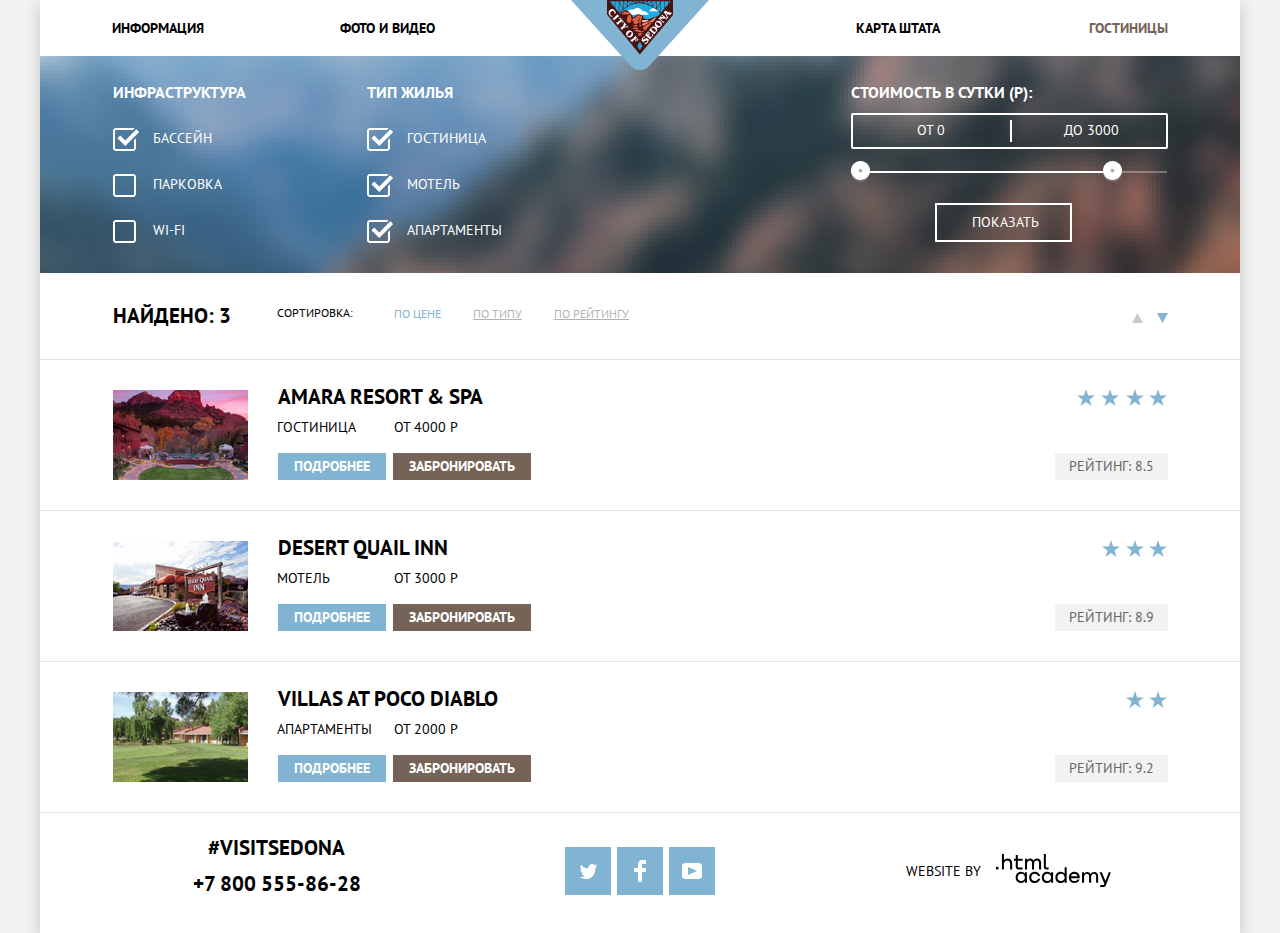
==== commit ee370dce: "Исправление несоответствующих макету элементов" ====
--- a/catalog.html
+++ b/catalog.html
@@ -63,13 +63,13 @@
             </ul>
           </fieldset>
           <fieldset class="cost">
-            <legend>Стоймость в сутки (P):</legend>
+            <legend>Стоимость в сутки (P):</legend>
             <div class="range">
               <div class="scale">
                 <div class="scale-line" style="width: 80%; margin-left: 0%"></div>
               </div>
               <div class="toggle toggle-min" tabindex="0" style="left: 0%"></div>
-              <div class="toggle toggle-max" tabindex="0" style="left: 70%"></div>
+              <div class="toggle toggle-max" tabindex="0" style="left: 74%"></div>
               <div class="limit">
                 <label class="limit-min">
                   от <input type="number" name="min-price" value="0">
@@ -168,7 +168,7 @@
       </section>
     </main>
 
-    <footer class="main-footer">
+    <footer class="main-footer catalog-page-footer">
       <section class="footer-contacts">
         <h2 class="visually-hidden">Как с нами связаться</h2>
         <a class="footer-tag" href="">#visitSEDONA</a>
--- a/css/style.css
+++ b/css/style.css
@@ -95,6 +95,7 @@
   display: grid;
   grid-template-rows: min-content 1fr min-content;
   align-content: start;
+  position: relative;
 }
 
 .main-nav {
@@ -184,7 +185,7 @@
   font-weight: 700;
   width: 480px;
   text-align: center;
-  margin: 21px 0;
+  margin: 23px 0;
   padding: 10px;
 }
 
@@ -226,8 +227,8 @@
   padding: 10px;
   margin: 0;
   text-align: center;
-  margin-top: 38px;
-  width: 155px;
+  margin-top: 26px;
+  width: 150px;
   align-self: center;
 }
 
@@ -237,7 +238,7 @@
   font-size: 14px;
   font-weight: 400;
   margin: 0;
-  margin-top: 25px;
+  margin-top: 26px;
   padding: 0;
 }
 
@@ -309,7 +310,7 @@
   font-weight: 700;
   width: 110px;
   margin: 0;
-  margin-top: 140px;
+  margin-top: 139px;
   text-align: center;
   padding: 10px;
 }
@@ -333,7 +334,11 @@
 }
 
 .benefits-reason p {
-  width: 265px;
+  width: 260px;
+}
+
+.benefits-reason:last-child p {
+  width: 250px;
 }
 
 .find {
@@ -349,14 +354,14 @@
 .find h2 {
   font-size: 30px;
   margin: 0;
-  margin-top: 38px;
-  padding: 10px;
+  margin-top: 35px;
+  padding: 10px 17px 10px 10px;
 }
 
 .find p {
   width: 440px;
   text-align: center;
-  margin: 10px 0 22px;
+  margin: 14px 0 23px;
   padding: 10px;
 }
 
@@ -406,7 +411,7 @@
   position: relative;
   display: flex;
   align-items: center;
-  margin: 0 0 30px;
+  margin: 0 0 29px;
 }
 
 .popup-item-label {
@@ -494,7 +499,7 @@
 }
 
 .quantity .field {
-  padding-left: 34px;
+  padding-left: 36px;
   text-align: center;
   width: 38px;
 }
@@ -504,7 +509,7 @@
   width: 100%;
   box-sizing: border-box;
   padding: 16px 30px;
-  margin-top: 24px;
+  margin-top: 25px;
 }
 
 .popup-find-button:hover {
@@ -526,7 +531,13 @@
 .main-footer {
   background: rgba(255, 255, 255, 0.9);
   display: flex;
-  align-items: center;
+  position: absolute;
+  bottom: 0;
+  min-height: 120px;
+}
+
+.catalog-page-footer {
+  position: static;
 }
 
 .main-footer a {
@@ -538,26 +549,25 @@
   font-size: 21px;
   font-weight: 700;
   width: 380px;
-  padding: 10px;
-  display: flex;
-  flex-direction: column;
-  justify-content: center;
-  align-items: center;
-  margin: 8px 0 21px;
+  display: flex;
+  flex-direction: column;
+  align-items: center;
+  padding: 10px;
 }
 
 .footer-tag {
   padding: 5px;
-  margin: 0;
+  margin: 7px 0 0 73px;
 }
 
 .footer-phone {
   padding: 5px;
   margin: 0;
+  margin-left: 73px;
 }
 
 .footer-social {
-  text-align: center;
+  align-items: center;
   width: 380px;
   padding: 10px;
 }
@@ -567,8 +577,8 @@
   display: flex;
   flex-direction: row;
   flex-wrap: wrap;
-  justify-content: center;
-  align-items: center;
+  align-items: center;
+  padding: 10px 10px 5px 115px;
 }
 
 .social-button {
@@ -597,15 +607,18 @@
   width: 380px;
   padding: 10px;
   display: flex;
-  justify-content: center;
+  flex-wrap: wrap;
   align-items: center;
   margin: 0;
 }
 
 .copyright {
-  padding: 10px;
-  margin: 0;
-  margin-right: 5px;
+  padding: 10px 10px 15px;
+  margin: 0 5px 0 46px;
+}
+
+.footer-link {
+  padding-top: 3px;
 }
 
 .footer-link:hover path {
@@ -639,12 +652,13 @@
 .filter {
   border: none;
   padding: 10px;
-  margin: 16px 36px 10px 63px;
+  margin: 16px 38px 10px 63px;
 }
 
 .filter legend {
   font-size: 16px;
   font-weight: 700;
+  padding: 0;
   padding-top: 10px;
 }
 
@@ -719,18 +733,18 @@
   flex-direction: column;
   min-width: 310px;
   padding: 10px;
-  margin: 16px 63px 10px auto;
+  margin: 16px 44px 10px auto;
 }
 
 .cost legend {
   font-size: 16px;
   font-weight: 700;
-  padding: 10px 0 0;
+  padding: 10px 0 0 5px;
 }
 
 .range {
   min-height: 70px;
-  padding: 5px;
+  padding: 0 5px;
   margin: 0;
   position: relative;
 }
@@ -739,7 +753,7 @@
   height: 2px;
   background: rgba(255, 255, 255, 0.3);
   position: absolute;
-  top: 60px;
+  top: 58px;
   left: 5px;
   width: 316px;
 }
@@ -753,8 +767,8 @@
   background-image: url(../img/oval.svg);
   background-repeat: no-repeat;
   position: absolute;
-  top: 51px;
-  left: 5px;
+  top: 48px;
+  margin-left: 5px;
   width: 19px;
   height: 21px;
 }
@@ -776,16 +790,16 @@
 
 .limit label {
   position: absolute;
-  top: 3px;
+  top: 2px;
   padding: 3px 10px;
 }
 
 .limit-min {
-  left: 50px;
+  left: 56px;
 }
 
 .limit-max {
-  left: 200px;
+  left: 203px;
 }
 
 .limit input {
@@ -799,7 +813,8 @@
   font-weight: 400;
   text-transform: uppercase;
   color: inherit;
-  padding: 3px;
+  padding: 2px;
+  padding-left: 0;
   outline: none;
 }
 
@@ -812,8 +827,7 @@
   padding: 7px 35px;
   text-align: center;
   width: 137px;
-  margin: 10px 0;
-  align-self: center;
+  margin: 20px 0 10px 89px;
 }
 
 .filter-button:hover {
@@ -824,8 +838,8 @@
 .sorting-wrapper {
   display: flex;
   flex-wrap: wrap;
-  align-items: center;
   width: 100%;
+  min-height: 86px;
 }
 
 .results h3 {
@@ -834,10 +848,8 @@
   line-height: 18px;
   font-weight: inherit;
   text-transform: uppercase;
-  margin: 0;
-  margin-left: 26px;
-  padding-right: 20px;
-  padding: 10px;
+  margin: 21px 5px 0 26px;
+  padding: 10px 20px 10px 10px;
   order: 1;
 }
 
@@ -848,6 +860,7 @@
   padding: 10px;
   margin: 0;
   margin-left: 63px;
+  align-self: center;
 }
 
 .sorting {
@@ -857,25 +870,24 @@
   margin: 0;
   display: flex;
   flex-wrap: wrap;
-  align-items: center;
   flex-grow: 1;
 }
 
 .triangle {
-  margin-right: 73px;
-  width: 40px;
+  margin-right: 65px;
   justify-content: flex-end;
+  align-self: center;
 }
 
 .sorting li {
   padding: 10px;
-  margin: 0;
-  margin-right: 13px;
+  margin-top: 17px;
 }
 
 .triangle li {
   padding: 0;
   margin: 0;
+  margin-top: 5px;
 }
 
 .button-sorting {
@@ -913,7 +925,7 @@
   border: none;
   background-color: transparent;
   padding: 0;
-  width: 20px;
+  width: 25px;
   height: 40px;
 }
 
@@ -929,7 +941,7 @@
 }
 
 .building-img {
-  margin: 30px 10px 30px 73px;
+  margin: 30px 10px 20px 73px;
 }
 
 .building {
@@ -944,18 +956,20 @@
   padding: 0;
   margin: 0;
   display: flex;
+  flex-wrap: wrap;
 }
 
 .button-information {
   padding: 0;
   margin: 0;
   display: flex;
+  flex-wrap: wrap;
 }
 
 .rating {
   padding: 10px;
   margin: 0;
-  margin-right: 63px;
+  margin-right: 62px;
   display: flex;
   flex-direction: column;
 }
@@ -963,8 +977,7 @@
 .text {
   font-size: 14px;
   line-height: 21px;
-  padding: 5px 10px;
-  margin-right: 3px;
+  padding: 2px 8px 5px 9px;
   margin-bottom: 10px;
   min-width: 100px;
   text-align: left;
@@ -978,7 +991,7 @@
   text-transform: uppercase;
   padding: 5px 10px;
   margin: 0;
-  margin-top: 8px;
+  margin-top: 9px;
 }
 
 .result-name-link {
@@ -1002,12 +1015,13 @@
   text-align: center;
   padding: 3px 16px;
   margin: 0;
+  margin-right: 7px;
+  margin-bottom: 5px;
   width: auto;
 }
 
 .more-button {
-  margin-right: 6px;
-  margin-left: 9px;
+  margin-left: 10px;
 }
 
 .rating-number {
@@ -1016,7 +1030,7 @@
   color: var(--basic-grey-text);
   background-color: var(--basic-grey-light);
   padding: 3px 14px;
-  margin: 48px 0 20px;
+  margin: 39px 0 10px;
 }
 
 .rating-stars {
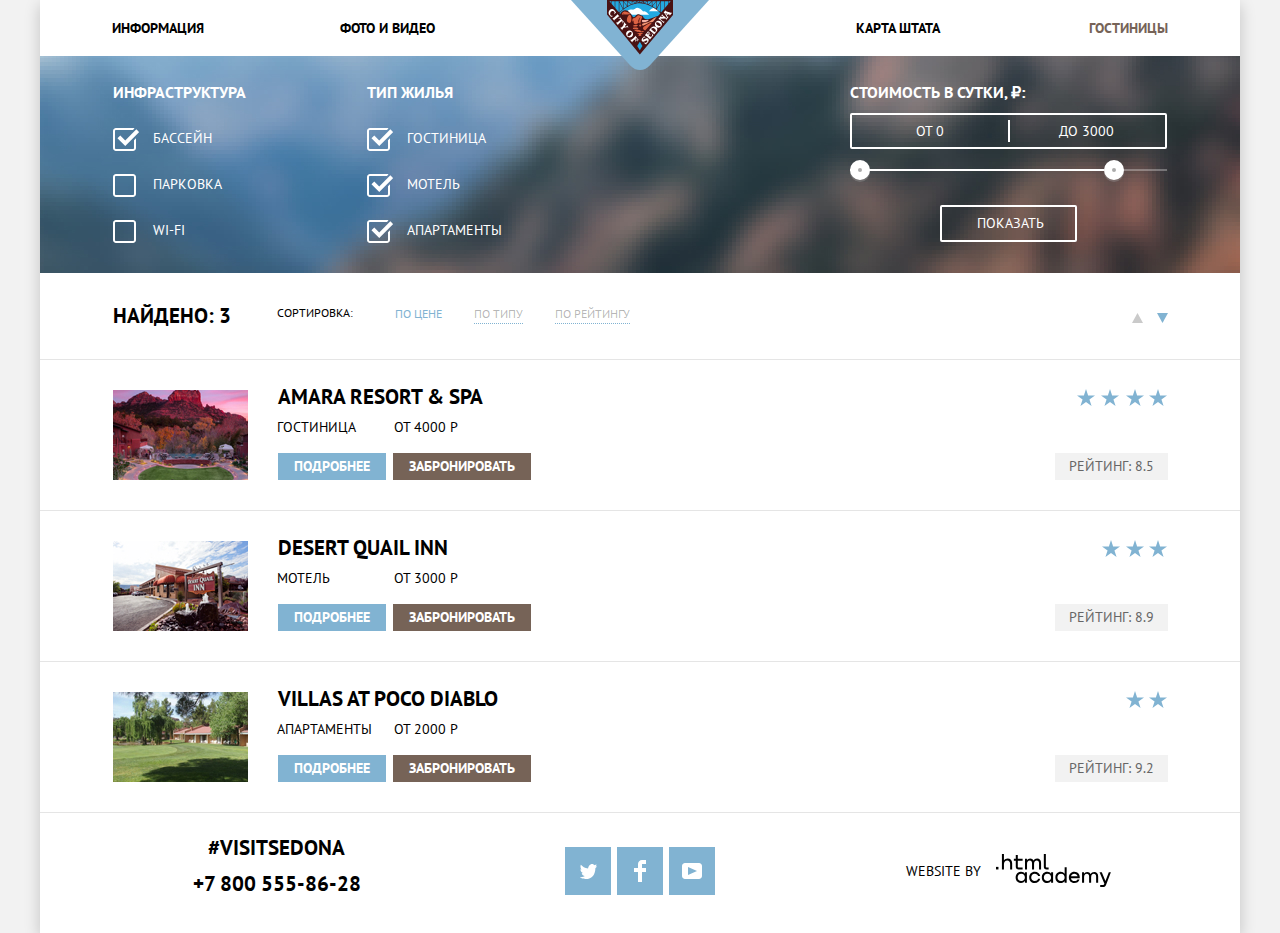
==== commit b9fa5838: "исправления" ====
--- a/catalog.html
+++ b/catalog.html
@@ -63,21 +63,21 @@
             </ul>
           </fieldset>
           <fieldset class="cost">
-            <legend>Стоимость в сутки (P):</legend>
+            <legend>Стоимость в сутки, &#8381;:</legend>
+            <div class="limit">
+              <label>
+                <input type="text" name="min-price" value="от 0">
+              </label>
+              <label>
+                <input type="text" name="max-price" value="до 3000">
+              </label>
+            </div>
             <div class="range">
               <div class="scale">
                 <div class="scale-line" style="width: 80%; margin-left: 0%"></div>
               </div>
               <div class="toggle toggle-min" tabindex="0" style="left: 0%"></div>
-              <div class="toggle toggle-max" tabindex="0" style="left: 74%"></div>
-              <div class="limit">
-                <label class="limit-min">
-                  от <input type="number" name="min-price" value="0">
-                </label>
-                <label class="limit-max">
-                  до <input type="number" name="max-price" value="3000">
-                </label>
-              </div>
+              <div class="toggle toggle-max" tabindex="0" style="left: 80%"></div>
             </div>
             <button class="button filter-button" type="submit">Показать</button>
           </fieldset>
--- a/css/style.css
+++ b/css/style.css
@@ -28,6 +28,7 @@
   --basic-grey-link: #BDBBBC;
   --basic-grey-line: #E5E5E5;
   --basic-grey-text: #666666;
+  --basic-grey-toggle: #ABABAB;
   --basic-brown-light: #766357;
   --basic-brown: #604E43;
   --basic-brown-dark: #503E33;
@@ -81,6 +82,7 @@
   color: var(--basic-white);
   text-transform: uppercase;
   border: none;
+  cursor: pointer;
 }
 
 .button:active {
@@ -469,6 +471,7 @@
   height: 38px;
   background-color: transparent;
   z-index: 1;
+  cursor: pointer;
 }
 
 .button-triangle:hover path,
@@ -647,6 +650,7 @@
 
 .filter-form {
   display: flex;
+  flex-wrap: wrap;
 }
 
 .filter {
@@ -677,6 +681,7 @@
   position: relative;
   display: block;
   margin-left: 40px;
+  cursor: pointer;
 }
 
 .filter-item input + label::before {
@@ -731,103 +736,108 @@
   border:none;
   display: flex;
   flex-direction: column;
-  min-width: 310px;
-  padding: 10px;
-  margin: 16px 44px 10px auto;
+  width: 317px;
+  margin: 16px 73px 10px auto;
+  padding: 0;
 }
 
 .cost legend {
   font-size: 16px;
   font-weight: 700;
-  padding: 10px 0 0 5px;
+  padding: 10px 0 0 0;
 }
 
 .range {
-  min-height: 70px;
-  padding: 0 5px;
-  margin: 0;
   position: relative;
+  margin-bottom: 25px;
+  padding: 9px 0;
+  width: 100%;
 }
 
 .scale {
+  position: relative;
   height: 2px;
-  background: rgba(255, 255, 255, 0.3);
-  position: absolute;
-  top: 58px;
-  left: 5px;
-  width: 316px;
+  background-color: rgba(255, 255, 255, 0.3);
 }
 
 .scale-line {
-  height: 2px;
-  background: var(--basic-white);
+  position: absolute;
+  top: 0;
+  bottom: 0;
+  background-color: var(--basic-white);
 }
 
 .toggle {
-  background-image: url(../img/oval.svg);
-  background-repeat: no-repeat;
-  position: absolute;
-  top: 48px;
-  margin-left: 5px;
-  width: 19px;
-  height: 21px;
+  position: absolute;
+  top: 50%;
+  transform: translate(0, -50%);
+  width: 4px;
+  height: 4px;
+  background-color: var(--basic-grey-toggle);
+  border: 8px solid var(--basic-white);
+  border-radius: 50%;
+  box-shadow: 0 2px 0 0 rgba(171, 171, 171, 0.3);
+  cursor: pointer;
 }
 
 .toggle:hover {
-  transform: scale(1.2);
+  transform: scale(1.2) translate(0, -50%);
 }
 
 .limit {
-  background-image: url(../img/box.svg);
-  background-repeat: no-repeat;
-  background-position: top left;
-  height: 36px;
-  width: 320px;
-  padding: 5px;
-  margin: 0;
+  display: flex;
+  margin: 10px 0 11px;
+  padding: 5px 0;
+  min-width: 313px;
+  border: 2px solid var(--basic-white);
+  border-radius: 2px;
+}
+
+.limit label {
   position: relative;
-}
-
-.limit label {
-  position: absolute;
-  top: 2px;
-  padding: 3px 10px;
-}
-
-.limit-min {
-  left: 56px;
-}
-
-.limit-max {
-  left: 203px;
+  flex: none;
+  display: flex;
+  justify-content: center;
+  width: 50%;
+}
+
+.limit label:not(:last-child)::after {
+  content: "";
+  position: absolute;
+  top: 50%;
+  left: 100%;
+  transform: translate(-1px, -50%);
+  width: 2px;
+  height: 22px;
+  background-color: var(--basic-white);
 }
 
 .limit input {
-  position: relative;
-  width: 70px;
+  display: block;
+  padding: 0;
+  width: 90px;
+  height: 22px;
+  text-transform: uppercase;
+  text-align: center;
+  font-family: inherit;
+  font-size: 14px;
+  line-height: 1.5;
+  color: inherit;
   background-color: transparent;
-  border: none;
-  font-family: inherit;
-  font-size: inherit;
-  line-height: inherit;
-  font-weight: 400;
-  text-transform: uppercase;
-  color: inherit;
-  padding: 2px;
-  padding-left: 0;
-  outline: none;
+  border: 0;
 }
 
 .filter-button {
   font-size: 14px;
   font-weight: 400;
   border: 2px solid var(--basic-white);
+  border-radius: 2px;
   box-sizing: border-box;
   background-color: transparent;
-  padding: 7px 35px;
+  padding: 6px 35px;
   text-align: center;
   width: 137px;
-  margin: 20px 0 10px 89px;
+  align-self: center;
 }
 
 .filter-button:hover {
@@ -880,7 +890,7 @@
 }
 
 .sorting li {
-  padding: 10px;
+  padding: 10px 15px 10px 17px;
   margin-top: 17px;
 }
 
@@ -896,28 +906,28 @@
   line-height: 18px;
   font-weight: inherit;
   text-transform: uppercase;
-  color: var(--basic-black);
-  opacity: 0.3;
-  text-decoration: underline;
+  color: rgba(0, 0, 0, 0.3);
   border: none;
+  border-bottom: 1px dotted var(--basic-blue-light);
   background-color: transparent;
+  padding: 0;
 }
 
 .selected {
   color: var(--basic-blue-light);
-  text-decoration: none;
+  border-bottom: none;
   opacity: 1;
 }
 
 .button-sorting:hover {
   color: var(--basic-blue-light);
   opacity: 1;
-  text-decoration: underline;
+  border-bottom: 1px dotted var(--basic-blue-light);
 }
 
 .button-sorting:active {
   color: var(--basic-black);
-  text-decoration: none;
+  border-bottom: none;
   opacity: 1;
 }
 
